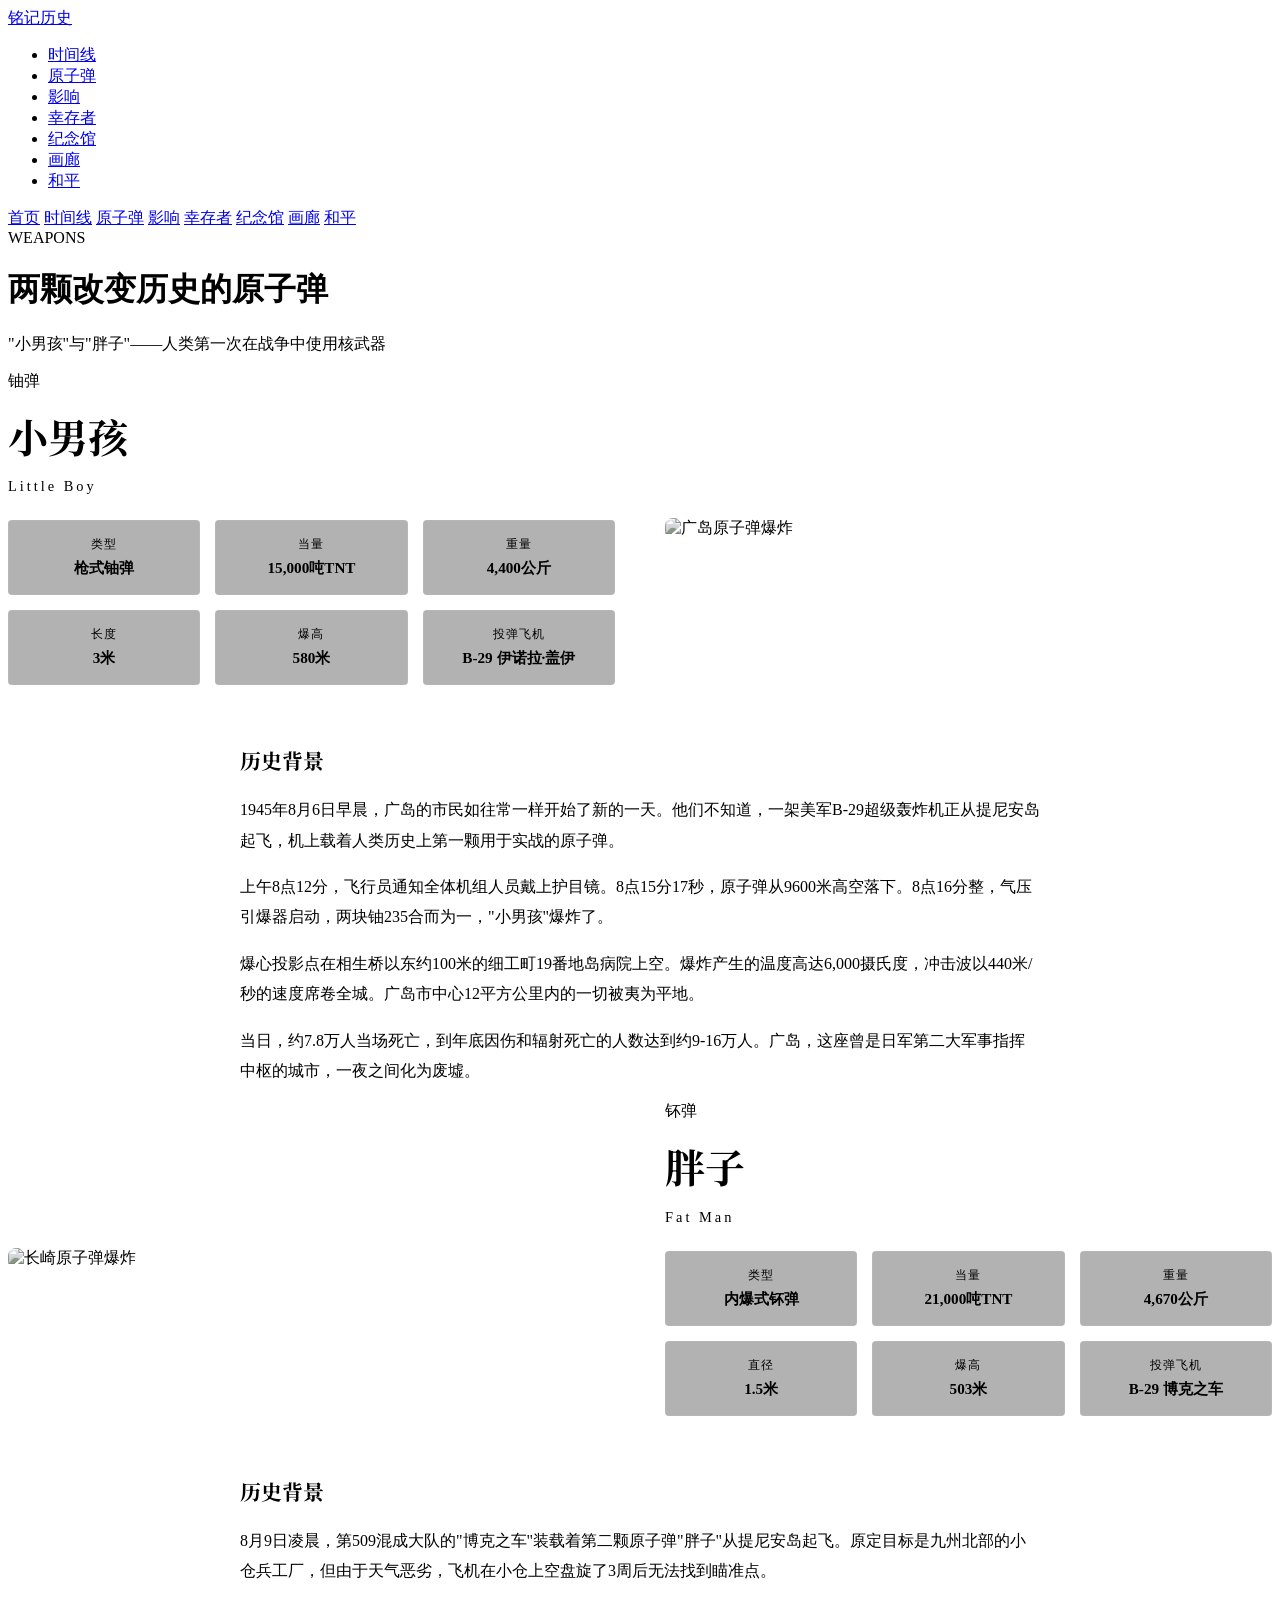
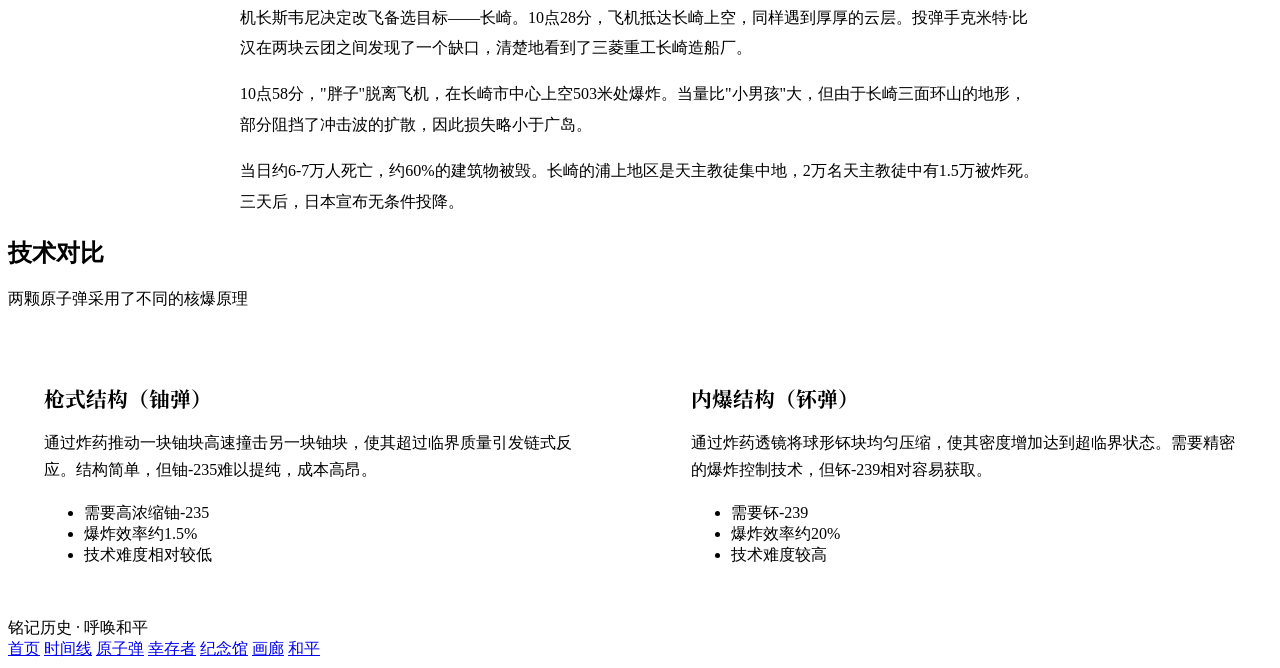
==== bombs.html @ 81643395 "Update bombs.html" ====
<!DOCTYPE html>
<html lang="zh-CN">
<head>
    <meta charset="UTF-8">
    <meta name="viewport" content="width=device-width, initial-scale=1.0">
    <title>两颗原子弹 — 日本核战历史回顾</title>
    <link href="https://fonts.googleapis.com/css2?family=Noto+Serif+SC:wght@400;600;700&family=Noto+Sans+SC:wght@300;400;500;700&display=swap" rel="stylesheet">
    <link href="https://unpkg.com/aos@2.3.1/dist/aos.css" rel="stylesheet">
    <link href="css/style.css" rel="stylesheet">
</head>
<body>
    <nav class="nav" id="navbar">
        <a href="index.html" class="nav-logo">铭记历史</a>
        <ul class="nav-links">
            <li><a href="timeline.html">时间线</a></li>
            <li><a href="bombs.html" class="active">原子弹</a></li>
            <li><a href="impact.html">影响</a></li>
            <li><a href="survivors.html">幸存者</a></li>
            <li><a href="memorial.html">纪念馆</a></li>
            <li><a href="gallery.html">画廊</a></li>
            <li><a href="peace.html">和平</a></li>
        </ul>
        <div class="nav-toggle" onclick="toggleMenu()"><span></span><span></span><span></span></div>
    </nav>
    <div class="mobile-menu" id="mobileMenu">
        <a href="index.html">首页</a>
        <a href="timeline.html">时间线</a>
        <a href="bombs.html" class="active">原子弹</a>
        <a href="impact.html">影响</a>
        <a href="survivors.html">幸存者</a>
        <a href="memorial.html">纪念馆</a>
        <a href="gallery.html">画廊</a>
        <a href="peace.html">和平</a>
    </div>

    <header class="page-header">
        <div class="container">
            <span class="page-tag">WEAPONS</span>
            <h1 class="page-title">两颗改变历史的原子弹</h1>
            <p class="page-subtitle">"小男孩"与"胖子"——人类第一次在战争中使用核武器</p>
        </div>
    </header>

    <!-- 小男孩 -->
    <section class="section section-alt" id="hiroshima">
        <div class="container">
            <div class="bomb-detail">
                <div class="bomb-info" data-aos="fade-right">
                    <div class="badge badge-red">铀弹</div>
                    <h2 class="bomb-name">小男孩</h2>
                    <p class="bomb-en">Little Boy</p>
                    <div class="bomb-specs">
                        <div class="spec-box"><span class="spec-label">类型</span><span class="spec-value">枪式铀弹</span></div>
                        <div class="spec-box"><span class="spec-label">当量</span><span class="spec-value">15,000吨TNT</span></div>
                        <div class="spec-box"><span class="spec-label">重量</span><span class="spec-value">4,400公斤</span></div>
                        <div class="spec-box"><span class="spec-label">长度</span><span class="spec-value">3米</span></div>
                        <div class="spec-box"><span class="spec-label">爆高</span><span class="spec-value">580米</span></div>
                        <div class="spec-box"><span class="spec-label">投弹飞机</span><span class="spec-value">B-29 伊诺拉·盖伊</span></div>
                    </div>
                </div>
                <div class="bomb-image" data-aos="fade-left">
                    <img src="https://upload.wikimedia.org/wikipedia/commons/thumb/c/c3/Atomic_bomb_impact_Hiroshima.jpg/600px-Atomic_bomb_impact_Hiroshima.jpg" alt="广岛原子弹爆炸">
                </div>
            </div>
            <div class="bomb-narrative" data-aos="fade-up">
                <h3>历史背景</h3>
                <p>1945年8月6日早晨，广岛的市民如往常一样开始了新的一天。他们不知道，一架美军B-29超级轰炸机正从提尼安岛起飞，机上载着人类历史上第一颗用于实战的原子弹。</p>
                <p>上午8点12分，飞行员通知全体机组人员戴上护目镜。8点15分17秒，原子弹从9600米高空落下。8点16分整，气压引爆器启动，两块铀235合而为一，"小男孩"爆炸了。</p>
                <p>爆心投影点在相生桥以东约100米的细工町19番地岛病院上空。爆炸产生的温度高达6,000摄氏度，冲击波以440米/秒的速度席卷全城。广岛市中心12平方公里内的一切被夷为平地。</p>
                <p>当日，约7.8万人当场死亡，到年底因伤和辐射死亡的人数达到约9-16万人。广岛，这座曾是日军第二大军事指挥中枢的城市，一夜之间化为废墟。</p>
            </div>
        </div>
    </section>

    <!-- 胖子 -->
    <section class="section" id="nagasaki">
        <div class="container">
            <div class="bomb-detail reverse">
                <div class="bomb-info" data-aos="fade-left">
                    <div class="badge badge-red">钚弹</div>
                    <h2 class="bomb-name">胖子</h2>
                    <p class="bomb-en">Fat Man</p>
                    <div class="bomb-specs">
                        <div class="spec-box"><span class="spec-label">类型</span><span class="spec-value">内爆式钚弹</span></div>
                        <div class="spec-box"><span class="spec-label">当量</span><span class="spec-value">21,000吨TNT</span></div>
                        <div class="spec-box"><span class="spec-label">重量</span><span class="spec-value">4,670公斤</span></div>
                        <div class="spec-box"><span class="spec-label">直径</span><span class="spec-value">1.5米</span></div>
                        <div class="spec-box"><span class="spec-label">爆高</span><span class="spec-value">503米</span></div>
                        <div class="spec-box"><span class="spec-label">投弹飞机</span><span class="spec-value">B-29 博克之车</span></div>
                    </div>
                </div>
                <div class="bomb-image" data-aos="fade-right">
                    <img src="https://upload.wikimedia.org/wikipedia/commons/thumb/1/14/Mushroom_Cloud_from_the_Nagasaki_Atomic_Bomb_-_Available_on_National_Archives_-_ARC_542786.jpg/600px-Mushroom_Cloud_from_the_Nagasaki_Atomic_Bomb_-_Available_on_National_Archives_-_ARC_542786.jpg" alt="长崎原子弹爆炸">
                </div>
            </div>
            <div class="bomb-narrative" data-aos="fade-up">
                <h3>历史背景</h3>
                <p>8月9日凌晨，第509混成大队的"博克之车"装载着第二颗原子弹"胖子"从提尼安岛起飞。原定目标是九州北部的小仓兵工厂，但由于天气恶劣，飞机在小仓上空盘旋了3周后无法找到瞄准点。</p>
                <p>机长斯韦尼决定改飞备选目标——长崎。10点28分，飞机抵达长崎上空，同样遇到厚厚的云层。投弹手克米特·比汉在两块云团之间发现了一个缺口，清楚地看到了三菱重工长崎造船厂。</p>
                <p>10点58分，"胖子"脱离飞机，在长崎市中心上空503米处爆炸。当量比"小男孩"大，但由于长崎三面环山的地形，部分阻挡了冲击波的扩散，因此损失略小于广岛。</p>
                <p>当日约6-7万人死亡，约60%的建筑物被毁。长崎的浦上地区是天主教徒集中地，2万名天主教徒中有1.5万被炸死。三天后，日本宣布无条件投降。</p>
            </div>
        </div>
    </section>

    <!-- 技术对比 -->
    <section class="section section-alt">
        <div class="container">
            <div class="section-header" data-aos="fade-up">
                <h2 class="section-title">技术对比</h2>
                <p class="section-subtitle">两颗原子弹采用了不同的核爆原理</p>
            </div>
            <div class="comparison-grid">
                <div class="comparison-card" data-aos="fade-up">
                    <h3>枪式结构（铀弹）</h3>
                    <p>通过炸药推动一块铀块高速撞击另一块铀块，使其超过临界质量引发链式反应。结构简单，但铀-235难以提纯，成本高昂。</p>
                    <ul class="feature-list">
                        <li>需要高浓缩铀-235</li>
                        <li>爆炸效率约1.5%</li>
                        <li>技术难度相对较低</li>
                    </ul>
                </div>
                <div class="comparison-card" data-aos="fade-up" data-aos-delay="100">
                    <h3>内爆结构（钚弹）</h3>
                    <p>通过炸药透镜将球形钚块均匀压缩，使其密度增加达到超临界状态。需要精密的爆炸控制技术，但钚-239相对容易获取。</p>
                    <ul class="feature-list">
                        <li>需要钚-239</li>
                        <li>爆炸效率约20%</li>
                        <li>技术难度较高</li>
                    </ul>
                </div>
            </div>
        </div>
    </section>

    <footer class="footer">
        <div class="container">
            <div class="footer-logo">铭记历史 · 呼唤和平</div>
            <div class="footer-nav">
                <a href="index.html">首页</a>
                <a href="timeline.html">时间线</a>
                <a href="bombs.html">原子弹</a>
                <a href="survivors.html">幸存者</a>
                <a href="memorial.html">纪念馆</a>
                <a href="gallery.html">画廊</a>
                <a href="peace.html">和平</a>
            </div>
        </div>
    </footer>

    <style>
        .bomb-detail {
            display: grid;
            grid-template-columns: 1fr 1fr;
            gap: 50px;
            align-items: center;
            margin-bottom: 60px;
        }
        .bomb-detail.reverse { direction: rtl; }
        .bomb-detail.reverse > * { direction: ltr; }
        .bomb-name { font-family: 'Noto Serif SC', serif; font-size: 2.5rem; font-weight: 700; margin: 15px 0 5px; }
        .bomb-en { font-size: 0.9rem; color: var(--accent-red); letter-spacing: 3px; margin-bottom: 25px; }
        .bomb-specs { display: grid; grid-template-columns: repeat(3, 1fr); gap: 15px; }
        .spec-box { background: rgba(0,0,0,0.3); padding: 15px; border-radius: 4px; text-align: center; border: 1px solid rgba(255,255,255,0.05); }
        .spec-label { display: block; font-size: 0.75rem; color: var(--text-secondary); letter-spacing: 1px; margin-bottom: 5px; }
        .spec-value { font-size: 0.95rem; font-weight: 600; }
        .bomb-image img { width: 100%; border-radius: 8px; filter: grayscale(80%); transition: filter 0.4s ease; }
        .bomb-image img:hover { filter: grayscale(20%); }
        .bomb-narrative { max-width: 800px; margin: 0 auto; }
        .bomb-narrative h3 { font-family: 'Noto Serif SC', serif; font-size: 1.3rem; margin-bottom: 20px; color: var(--accent-red); }
        .bomb-narrative p { color: var(--text-secondary); margin-bottom: 15px; line-height: 1.9; }
        .comparison-grid { display: grid; grid-template-columns: repeat(2, 1fr); gap: 30px; }
        .comparison-card { background: var(--bg-card); border: 1px solid rgba(255,255,255,0.05); border-radius: 8px; padding: 35px; }
        .comparison-card h3 { font-family: 'Noto Serif SC', serif; font-size: 1.3rem; margin-bottom: 15px; }
        .comparison-card > p { color: var(--text-secondary); margin-bottom: 20px; line-height: 1.7; }
        @media (max-width: 768px) { .bomb-detail { grid-template-columns: 1fr; } .bomb-detail.reverse { direction: ltr; } .bomb-specs { grid-template-columns: repeat(2, 1fr); } .comparison-grid { grid-template-columns: 1fr; } }
    </style>

    <script src="https://unpkg.com/aos@2.3.1/dist/aos.js"></script>
    <script>
        AOS.init({ duration: 800, easing: 'ease-out-cubic', once: true, offset: 100 });
        window.addEventListener('scroll', () => document.getElementById('navbar').classList.toggle('scrolled', window.scrollY > 50));
        function toggleMenu() { document.getElementById('mobileMenu').classList.toggle('active'); }
    </script>
</body>
</html>
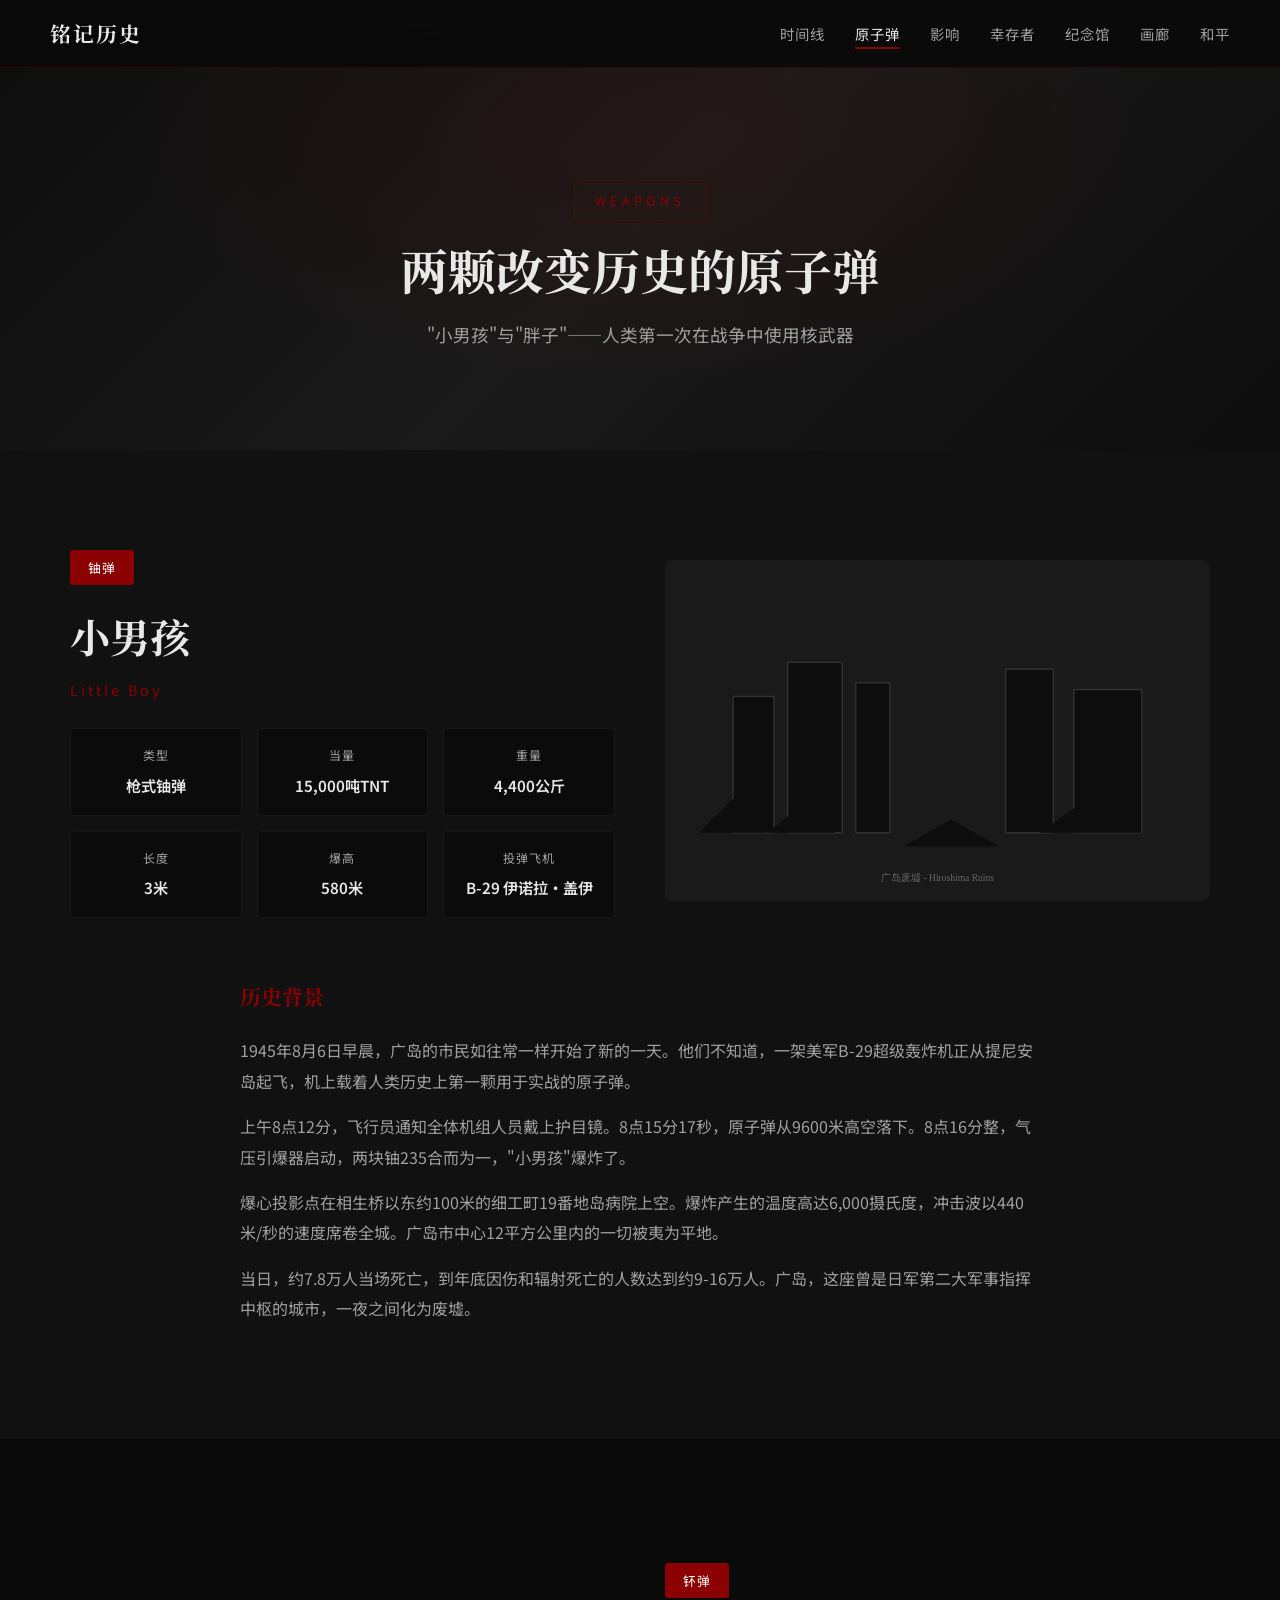
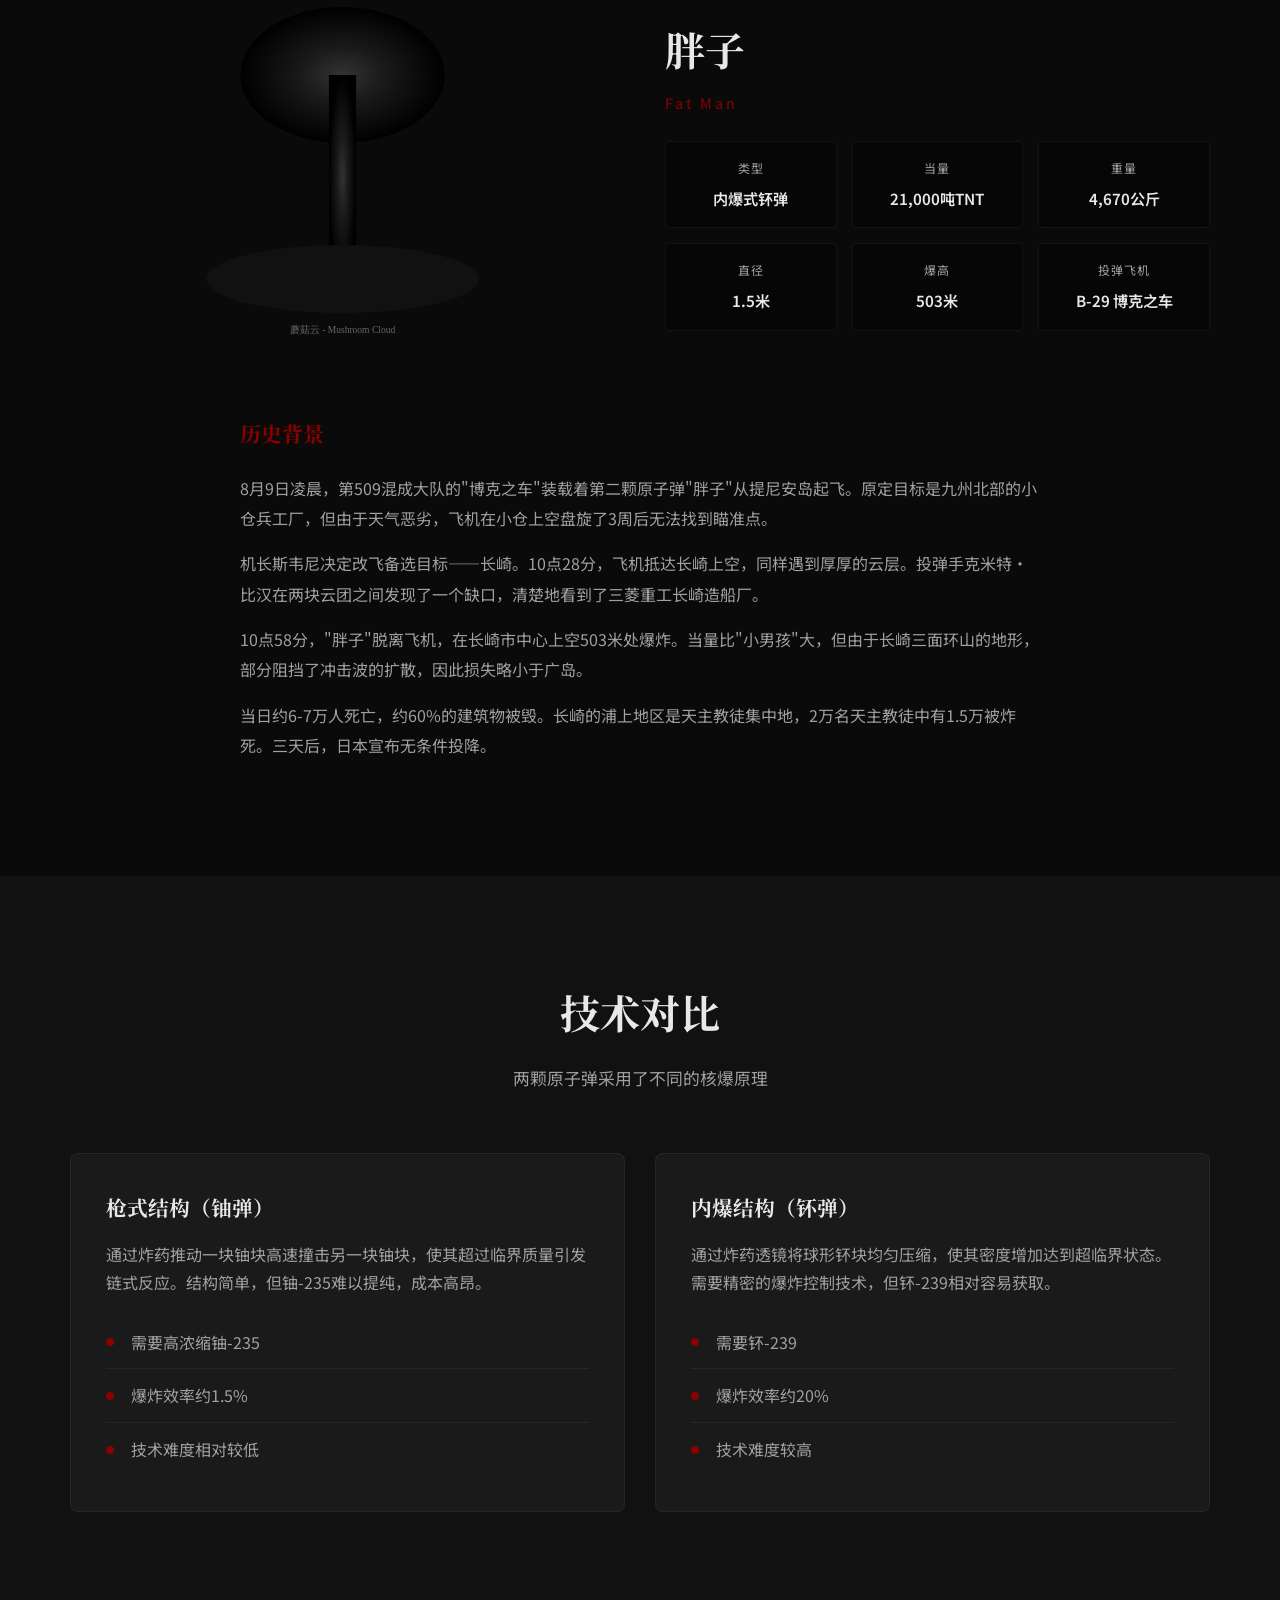
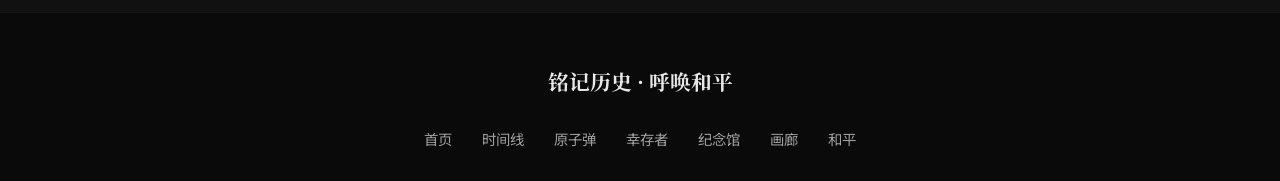
==== commit 93d5e7f9: "Update with local images: bombs.html" ====
--- a/bombs.html
+++ b/bombs.html
@@ -59,7 +59,7 @@
                     </div>
                 </div>
                 <div class="bomb-image" data-aos="fade-left">
-                    <img src="https://upload.wikimedia.org/wikipedia/commons/thumb/c/c3/Atomic_bomb_impact_Hiroshima.jpg/600px-Atomic_bomb_impact_Hiroshima.jpg" alt="广岛原子弹爆炸">
+                    <img src="https://timqt.github.io/japan-nuclear-history/images/hiroshima_ruins.svg" alt="广岛原子弹爆炸">
                 </div>
             </div>
             <div class="bomb-narrative" data-aos="fade-up">
@@ -90,7 +90,7 @@
                     </div>
                 </div>
                 <div class="bomb-image" data-aos="fade-right">
-                    <img src="https://upload.wikimedia.org/wikipedia/commons/thumb/1/14/Mushroom_Cloud_from_the_Nagasaki_Atomic_Bomb_-_Available_on_National_Archives_-_ARC_542786.jpg/600px-Mushroom_Cloud_from_the_Nagasaki_Atomic_Bomb_-_Available_on_National_Archives_-_ARC_542786.jpg" alt="长崎原子弹爆炸">
+                    <img src="https://timqt.github.io/japan-nuclear-history/images/mushroom_cloud.svg" alt="长崎原子弹爆炸">
                 </div>
             </div>
             <div class="bomb-narrative" data-aos="fade-up">
--- a/css/style.css
+++ b/css/style.css
@@ -0,0 +1,794 @@
+/* ========================================
+   日本核战历史网站 - 共享样式
+   Shared Styles for Japan Nuclear History Website
+   ======================================== */
+
+:root {
+    --bg-dark: #0a0a0a;
+    --bg-section: #111111;
+    --bg-card: #1a1a1a;
+    --text-primary: #e8e8e8;
+    --text-secondary: #a0a0a0;
+    --accent-red: #8b0000;
+    --accent-red-light: #cc0000;
+    --accent-blue: #4a90d9;
+    --accent-white: #f0f0f0;
+}
+
+* { margin: 0; padding: 0; box-sizing: border-box; }
+
+html { scroll-behavior: smooth; }
+
+body {
+    font-family: 'Noto Sans SC', -apple-system, BlinkMacSystemFont, sans-serif;
+    background: var(--bg-dark);
+    color: var(--text-primary);
+    line-height: 1.8;
+    overflow-x: hidden;
+}
+
+/* ========================================
+   导航栏
+   ======================================== */
+.nav {
+    position: fixed;
+    top: 0;
+    left: 0;
+    right: 0;
+    z-index: 1000;
+    background: rgba(10, 10, 10, 0.95);
+    backdrop-filter: blur(20px);
+    border-bottom: 1px solid rgba(139, 0, 0, 0.3);
+    padding: 15px 50px;
+    display: flex;
+    justify-content: space-between;
+    align-items: center;
+    transition: all 0.3s ease;
+}
+
+.nav.scrolled {
+    background: rgba(10, 10, 10, 0.98);
+    box-shadow: 0 5px 30px rgba(0,0,0,0.5);
+}
+
+.nav-logo {
+    font-family: 'Noto Serif SC', serif;
+    font-size: 1.3rem;
+    font-weight: 700;
+    color: var(--text-primary);
+    letter-spacing: 2px;
+    text-decoration: none;
+}
+
+.nav-logo:hover { color: var(--accent-red); }
+
+.nav-links {
+    display: flex;
+    gap: 30px;
+    list-style: none;
+}
+
+.nav-links a {
+    color: var(--text-secondary);
+    text-decoration: none;
+    font-size: 0.9rem;
+    font-weight: 400;
+    letter-spacing: 1px;
+    transition: color 0.3s ease;
+    position: relative;
+}
+
+.nav-links a::after {
+    content: '';
+    position: absolute;
+    bottom: -5px;
+    left: 0;
+    width: 0;
+    height: 2px;
+    background: var(--accent-red);
+    transition: width 0.3s ease;
+}
+
+.nav-links a:hover,
+.nav-links a.active { color: var(--text-primary); }
+
+.nav-links a:hover::after,
+.nav-links a.active::after { width: 100%; }
+
+.nav-toggle {
+    display: none;
+    flex-direction: column;
+    gap: 5px;
+    cursor: pointer;
+    padding: 5px;
+}
+
+.nav-toggle span {
+    width: 25px;
+    height: 2px;
+    background: var(--text-primary);
+    transition: all 0.3s ease;
+}
+
+/* ========================================
+   页头区域
+   ======================================== */
+.page-header {
+    padding: 180px 0 100px;
+    text-align: center;
+    background: linear-gradient(135deg, #0d0d0d 0%, #1a1a1a 50%, #0d0d0d 100%);
+    position: relative;
+    overflow: hidden;
+}
+
+.page-header::before {
+    content: '';
+    position: absolute;
+    top: 0;
+    left: 0;
+    right: 0;
+    bottom: 0;
+    background: radial-gradient(ellipse at 50% 30%, rgba(139, 0, 0, 0.1) 0%, transparent 60%);
+}
+
+.page-header .container { position: relative; z-index: 1; }
+
+.page-tag {
+    display: inline-block;
+    font-size: 0.8rem;
+    letter-spacing: 4px;
+    color: var(--accent-red);
+    text-transform: uppercase;
+    margin-bottom: 20px;
+    padding: 8px 20px;
+    border: 1px solid rgba(139, 0, 0, 0.3);
+    border-radius: 2px;
+}
+
+.page-title {
+    font-family: 'Noto Serif SC', serif;
+    font-size: 3rem;
+    font-weight: 700;
+    margin-bottom: 20px;
+    line-height: 1.2;
+}
+
+.page-subtitle {
+    font-size: 1.1rem;
+    color: var(--text-secondary);
+    max-width: 600px;
+    margin: 0 auto;
+}
+
+/* ========================================
+   通用内容区域
+   ======================================== */
+.section {
+    padding: 100px 0;
+}
+
+.section-alt {
+    background: var(--bg-section);
+}
+
+.container {
+    max-width: 1200px;
+    margin: 0 auto;
+    padding: 0 30px;
+}
+
+.section-header {
+    text-align: center;
+    margin-bottom: 60px;
+}
+
+.section-title {
+    font-family: 'Noto Serif SC', serif;
+    font-size: 2.5rem;
+    font-weight: 700;
+    margin-bottom: 15px;
+}
+
+.section-subtitle {
+    font-size: 1.05rem;
+    color: var(--text-secondary);
+    max-width: 600px;
+    margin: 0 auto;
+}
+
+/* ========================================
+   卡片组件
+   ======================================== */
+.card {
+    background: var(--bg-card);
+    border: 1px solid rgba(255,255,255,0.05);
+    border-radius: 8px;
+    padding: 35px;
+    transition: all 0.4s ease;
+}
+
+.card:hover {
+    transform: translateY(-5px);
+    border-color: rgba(139, 0, 0, 0.3);
+    box-shadow: 0 20px 50px rgba(0,0,0,0.3);
+}
+
+.card-grid {
+    display: grid;
+    gap: 30px;
+}
+
+.card-grid-2 { grid-template-columns: repeat(2, 1fr); }
+.card-grid-3 { grid-template-columns: repeat(3, 1fr); }
+.card-grid-4 { grid-template-columns: repeat(4, 1fr); }
+
+@media (max-width: 1024px) {
+    .card-grid-3, .card-grid-4 { grid-template-columns: repeat(2, 1fr); }
+}
+
+@media (max-width: 768px) {
+    .card-grid-2, .card-grid-3, .card-grid-4 { grid-template-columns: 1fr; }
+}
+
+/* ========================================
+   时间线
+   ======================================== */
+.timeline {
+    position: relative;
+    max-width: 900px;
+    margin: 0 auto;
+}
+
+.timeline::before {
+    content: '';
+    position: absolute;
+    left: 50%;
+    transform: translateX(-50%);
+    width: 2px;
+    height: 100%;
+    background: linear-gradient(180deg, var(--accent-red) 0%, rgba(139, 0, 0, 0.1) 100%);
+}
+
+.timeline-item {
+    position: relative;
+    padding: 30px 0;
+    display: flex;
+    align-items: center;
+}
+
+.timeline-item:nth-child(odd) { flex-direction: row-reverse; text-align: right; }
+.timeline-item:nth-child(even) { text-align: left; }
+
+.timeline-dot {
+    position: absolute;
+    left: 50%;
+    transform: translateX(-50%);
+    width: 14px;
+    height: 14px;
+    background: var(--accent-red);
+    border: 3px solid var(--bg-dark);
+    border-radius: 50%;
+    z-index: 1;
+}
+
+.timeline-content {
+    width: 45%;
+    padding: 25px;
+    background: var(--bg-card);
+    border: 1px solid rgba(255,255,255,0.05);
+    border-radius: 4px;
+    transition: all 0.4s ease;
+}
+
+.timeline-content:hover {
+    border-color: rgba(139, 0, 0, 0.3);
+    transform: translateY(-5px);
+}
+
+.timeline-date {
+    font-size: 0.85rem;
+    color: var(--accent-red);
+    font-weight: 600;
+    margin-bottom: 8px;
+    letter-spacing: 2px;
+}
+
+.timeline-title {
+    font-family: 'Noto Serif SC', serif;
+    font-size: 1.2rem;
+    font-weight: 600;
+    margin-bottom: 12px;
+}
+
+.timeline-text {
+    font-size: 0.95rem;
+    color: var(--text-secondary);
+    line-height: 1.7;
+}
+
+@media (max-width: 768px) {
+    .timeline::before { left: 20px; }
+    .timeline-item, .timeline-item:nth-child(odd) {
+        flex-direction: column;
+        text-align: left;
+        padding-left: 50px;
+    }
+    .timeline-content { width: 100%; }
+    .timeline-dot { left: 20px; }
+}
+
+/* ========================================
+   数据统计
+   ======================================== */
+.stat-card {
+    text-align: center;
+    padding: 35px 20px;
+    background: var(--bg-card);
+    border: 1px solid rgba(139, 0, 0, 0.2);
+    border-radius: 4px;
+    transition: all 0.4s ease;
+}
+
+.stat-card:hover {
+    transform: translateY(-10px);
+    border-color: rgba(139, 0, 0, 0.5);
+    box-shadow: 0 20px 50px rgba(139, 0, 0, 0.2);
+}
+
+.stat-number {
+    font-family: 'Noto Serif SC', serif;
+    font-size: 2.8rem;
+    font-weight: 700;
+    color: var(--accent-red);
+    margin-bottom: 8px;
+}
+
+.stat-label {
+    font-size: 0.9rem;
+    color: var(--text-secondary);
+    letter-spacing: 1px;
+}
+
+/* ========================================
+   图片画廊
+   ======================================== */
+.gallery {
+    display: grid;
+    grid-template-columns: repeat(4, 1fr);
+    gap: 15px;
+}
+
+.gallery-item {
+    aspect-ratio: 1;
+    border-radius: 4px;
+    overflow: hidden;
+    position: relative;
+    cursor: pointer;
+    background: var(--bg-card);
+}
+
+.gallery-item img {
+    width: 100%;
+    height: 100%;
+    object-fit: cover;
+    filter: grayscale(100%);
+    transition: all 0.4s ease;
+}
+
+.gallery-item:hover img {
+    filter: grayscale(20%);
+    transform: scale(1.1);
+}
+
+.gallery-overlay {
+    position: absolute;
+    bottom: 0;
+    left: 0;
+    right: 0;
+    padding: 15px;
+    background: linear-gradient(0deg, rgba(0,0,0,0.9) 0%, transparent 100%);
+    opacity: 0;
+    transition: opacity 0.3s ease;
+}
+
+.gallery-item:hover .gallery-overlay { opacity: 1; }
+
+.gallery-caption {
+    font-size: 0.85rem;
+    color: white;
+}
+
+@media (max-width: 1024px) { .gallery { grid-template-columns: repeat(3, 1fr); } }
+@media (max-width: 768px) { .gallery { grid-template-columns: repeat(2, 1fr); } }
+
+/* ========================================
+   问答测验
+   ======================================== */
+.quiz-container {
+    max-width: 700px;
+    margin: 0 auto;
+}
+
+.quiz-card {
+    background: var(--bg-card);
+    border: 1px solid rgba(255,255,255,0.05);
+    border-radius: 8px;
+    padding: 35px;
+    margin-bottom: 25px;
+    transition: all 0.3s ease;
+}
+
+.quiz-card:hover {
+    border-color: rgba(139, 0, 0, 0.3);
+}
+
+.quiz-question {
+    font-size: 1.15rem;
+    font-weight: 500;
+    margin-bottom: 25px;
+    line-height: 1.6;
+}
+
+.quiz-options {
+    display: flex;
+    flex-direction: column;
+    gap: 12px;
+}
+
+.quiz-option {
+    padding: 15px 20px;
+    background: rgba(0,0,0,0.3);
+    border: 1px solid rgba(255,255,255,0.1);
+    border-radius: 4px;
+    cursor: pointer;
+    transition: all 0.3s ease;
+}
+
+.quiz-option:hover {
+    border-color: rgba(139, 0, 0, 0.5);
+    background: rgba(139, 0, 0, 0.1);
+}
+
+.quiz-option.selected {
+    border-color: var(--accent-red);
+    background: rgba(139, 0, 0, 0.2);
+}
+
+.quiz-option.correct {
+    border-color: #00cc66;
+    background: rgba(0, 204, 102, 0.2);
+}
+
+.quiz-option.wrong {
+    border-color: var(--accent-red);
+    background: rgba(139, 0, 0, 0.2);
+}
+
+.quiz-result {
+    text-align: center;
+    padding: 40px;
+    background: var(--bg-card);
+    border-radius: 8px;
+    border: 1px solid rgba(139, 0, 0, 0.3);
+}
+
+.quiz-score {
+    font-family: 'Noto Serif SC', serif;
+    font-size: 4rem;
+    font-weight: 700;
+    color: var(--accent-red);
+    margin-bottom: 15px;
+}
+
+.quiz-feedback {
+    color: var(--text-secondary);
+    font-size: 1.05rem;
+    margin-bottom: 25px;
+}
+
+.quiz-restart {
+    display: inline-block;
+    padding: 12px 30px;
+    background: var(--accent-red);
+    color: white;
+    border: none;
+    border-radius: 4px;
+    font-size: 1rem;
+    cursor: pointer;
+    transition: all 0.3s ease;
+}
+
+.quiz-restart:hover {
+    background: var(--accent-red-light);
+    transform: translateY(-2px);
+}
+
+/* ========================================
+   页面切换动画
+   ======================================== */
+.page-transition {
+    animation: fadeIn 0.5s ease;
+}
+
+@keyframes fadeIn {
+    from { opacity: 0; transform: translateY(20px); }
+    to { opacity: 1; transform: translateY(0); }
+}
+
+/* ========================================
+   通用列表样式
+   ======================================== */
+.feature-list {
+    list-style: none;
+}
+
+.feature-list li {
+    padding: 12px 0 12px 25px;
+    position: relative;
+    color: var(--text-secondary);
+    border-bottom: 1px solid rgba(255,255,255,0.05);
+}
+
+.feature-list li::before {
+    content: '';
+    position: absolute;
+    left: 0;
+    top: 50%;
+    transform: translateY(-50%);
+    width: 8px;
+    height: 8px;
+    background: var(--accent-red);
+    border-radius: 50%;
+}
+
+.feature-list li:last-child { border-bottom: none; }
+
+/* ========================================
+   页脚
+   ======================================== */
+.footer {
+    background: var(--bg-dark);
+    border-top: 1px solid rgba(255,255,255,0.05);
+    padding: 50px 0 30px;
+    text-align: center;
+}
+
+.footer-logo {
+    font-family: 'Noto Serif SC', serif;
+    font-size: 1.3rem;
+    font-weight: 700;
+    margin-bottom: 15px;
+}
+
+.footer-text {
+    color: var(--text-secondary);
+    font-size: 0.9rem;
+}
+
+.footer-nav {
+    display: flex;
+    justify-content: center;
+    gap: 30px;
+    margin-top: 25px;
+    flex-wrap: wrap;
+}
+
+.footer-nav a {
+    color: var(--text-secondary);
+    text-decoration: none;
+    font-size: 0.9rem;
+    transition: color 0.3s ease;
+}
+
+.footer-nav a:hover { color: var(--accent-red); }
+
+/* ========================================
+   AOS 动画覆盖
+   ======================================== */
+[data-aos] {
+    opacity: 0;
+    transform: translateY(30px);
+    transition: all 0.6s ease;
+}
+
+[data-aos].aos-animate {
+    opacity: 1;
+    transform: translateY(0);
+}
+
+/* ========================================
+   响应式
+   ======================================== */
+@media (max-width: 1024px) {
+    .nav-links { display: none; }
+    .nav-toggle { display: flex; }
+    .page-title { font-size: 2.2rem; }
+}
+
+@media (max-width: 768px) {
+    .nav { padding: 12px 20px; }
+    .section { padding: 70px 0; }
+    .page-header { padding: 140px 0 70px; }
+    .page-title { font-size: 1.8rem; }
+    .section-title { font-size: 2rem; }
+    .card { padding: 25px; }
+}
+
+/* ========================================
+   按钮样式
+   ======================================== */
+.btn {
+    display: inline-block;
+    padding: 14px 35px;
+    font-size: 0.95rem;
+    font-weight: 500;
+    letter-spacing: 2px;
+    border: none;
+    cursor: pointer;
+    transition: all 0.3s ease;
+    text-decoration: none;
+    border-radius: 2px;
+}
+
+.btn-primary {
+    background: var(--accent-red);
+    color: white;
+}
+
+.btn-primary:hover {
+    background: var(--accent-red-light);
+    transform: translateY(-2px);
+    box-shadow: 0 10px 30px rgba(139, 0, 0, 0.4);
+}
+
+.btn-secondary {
+    background: transparent;
+    color: var(--text-primary);
+    border: 1px solid rgba(255,255,255,0.3);
+}
+
+.btn-secondary:hover {
+    border-color: var(--text-primary);
+    background: rgba(255,255,255,0.05);
+}
+
+/* ========================================
+   引用样式
+   ======================================== */
+.quote {
+    font-family: 'Noto Serif SC', serif;
+    font-size: 1.8rem;
+    font-weight: 400;
+    line-height: 1.5;
+    color: var(--text-primary);
+    position: relative;
+    padding: 30px 0 30px 40px;
+    border-left: 3px solid var(--accent-red);
+}
+
+.quote::before {
+    content: '"';
+    position: absolute;
+    top: 0;
+    left: -10px;
+    font-size: 4rem;
+    color: var(--accent-red);
+    opacity: 0.3;
+    font-family: serif;
+}
+
+/* ========================================
+   图片样式
+   ======================================== */
+.img-container {
+    border-radius: 8px;
+    overflow: hidden;
+    position: relative;
+}
+
+.img-container img {
+    width: 100%;
+    height: auto;
+    display: block;
+    filter: grayscale(80%);
+    transition: filter 0.4s ease;
+}
+
+.img-container:hover img {
+    filter: grayscale(30%);
+}
+
+.img-container .img-badge {
+    position: absolute;
+    top: 15px;
+    left: 15px;
+    padding: 5px 15px;
+    background: var(--accent-red);
+    color: white;
+    font-size: 0.75rem;
+    letter-spacing: 1px;
+    border-radius: 2px;
+}
+
+/* ========================================
+   徽章
+   ======================================== */
+.badge {
+    display: inline-block;
+    padding: 6px 18px;
+    border-radius: 3px;
+    font-size: 0.8rem;
+    letter-spacing: 1px;
+}
+
+.badge-red {
+    background: var(--accent-red);
+    color: white;
+}
+
+.badge-gold {
+    background: linear-gradient(135deg, #c9a227, #f4d03f);
+    color: #1a1a1a;
+}
+
+.badge-blue {
+    background: rgba(74, 144, 217, 0.2);
+    color: var(--accent-blue);
+    border: 1px solid rgba(74, 144, 217, 0.3);
+}
+
+/* ========================================
+   滚动条
+   ======================================== */
+::-webkit-scrollbar {
+    width: 8px;
+}
+
+::-webkit-scrollbar-track {
+    background: var(--bg-dark);
+}
+
+::-webkit-scrollbar-thumb {
+    background: rgba(139, 0, 0, 0.5);
+    border-radius: 4px;
+}
+
+::-webkit-scrollbar-thumb:hover {
+    background: var(--accent-red);
+}
+
+/* ========================================
+   移动端导航菜单
+   ======================================== */
+.mobile-menu {
+    display: none;
+    position: fixed;
+    top: 60px;
+    left: 0;
+    right: 0;
+    background: rgba(10, 10, 10, 0.98);
+    backdrop-filter: blur(20px);
+    padding: 20px;
+    border-bottom: 1px solid rgba(139, 0, 0, 0.3);
+    z-index: 999;
+}
+
+.mobile-menu.active { display: block; }
+
+.mobile-menu a {
+    display: block;
+    padding: 15px 0;
+    color: var(--text-secondary);
+    text-decoration: none;
+    font-size: 1rem;
+    border-bottom: 1px solid rgba(255,255,255,0.05);
+    transition: color 0.3s ease;
+}
+
+.mobile-menu a:hover,
+.mobile-menu a.active { color: var(--accent-red); }
+
+@media (max-width: 1024px) {
+    .mobile-menu { display: none; }
+    .mobile-menu.active { display: block; }
+}
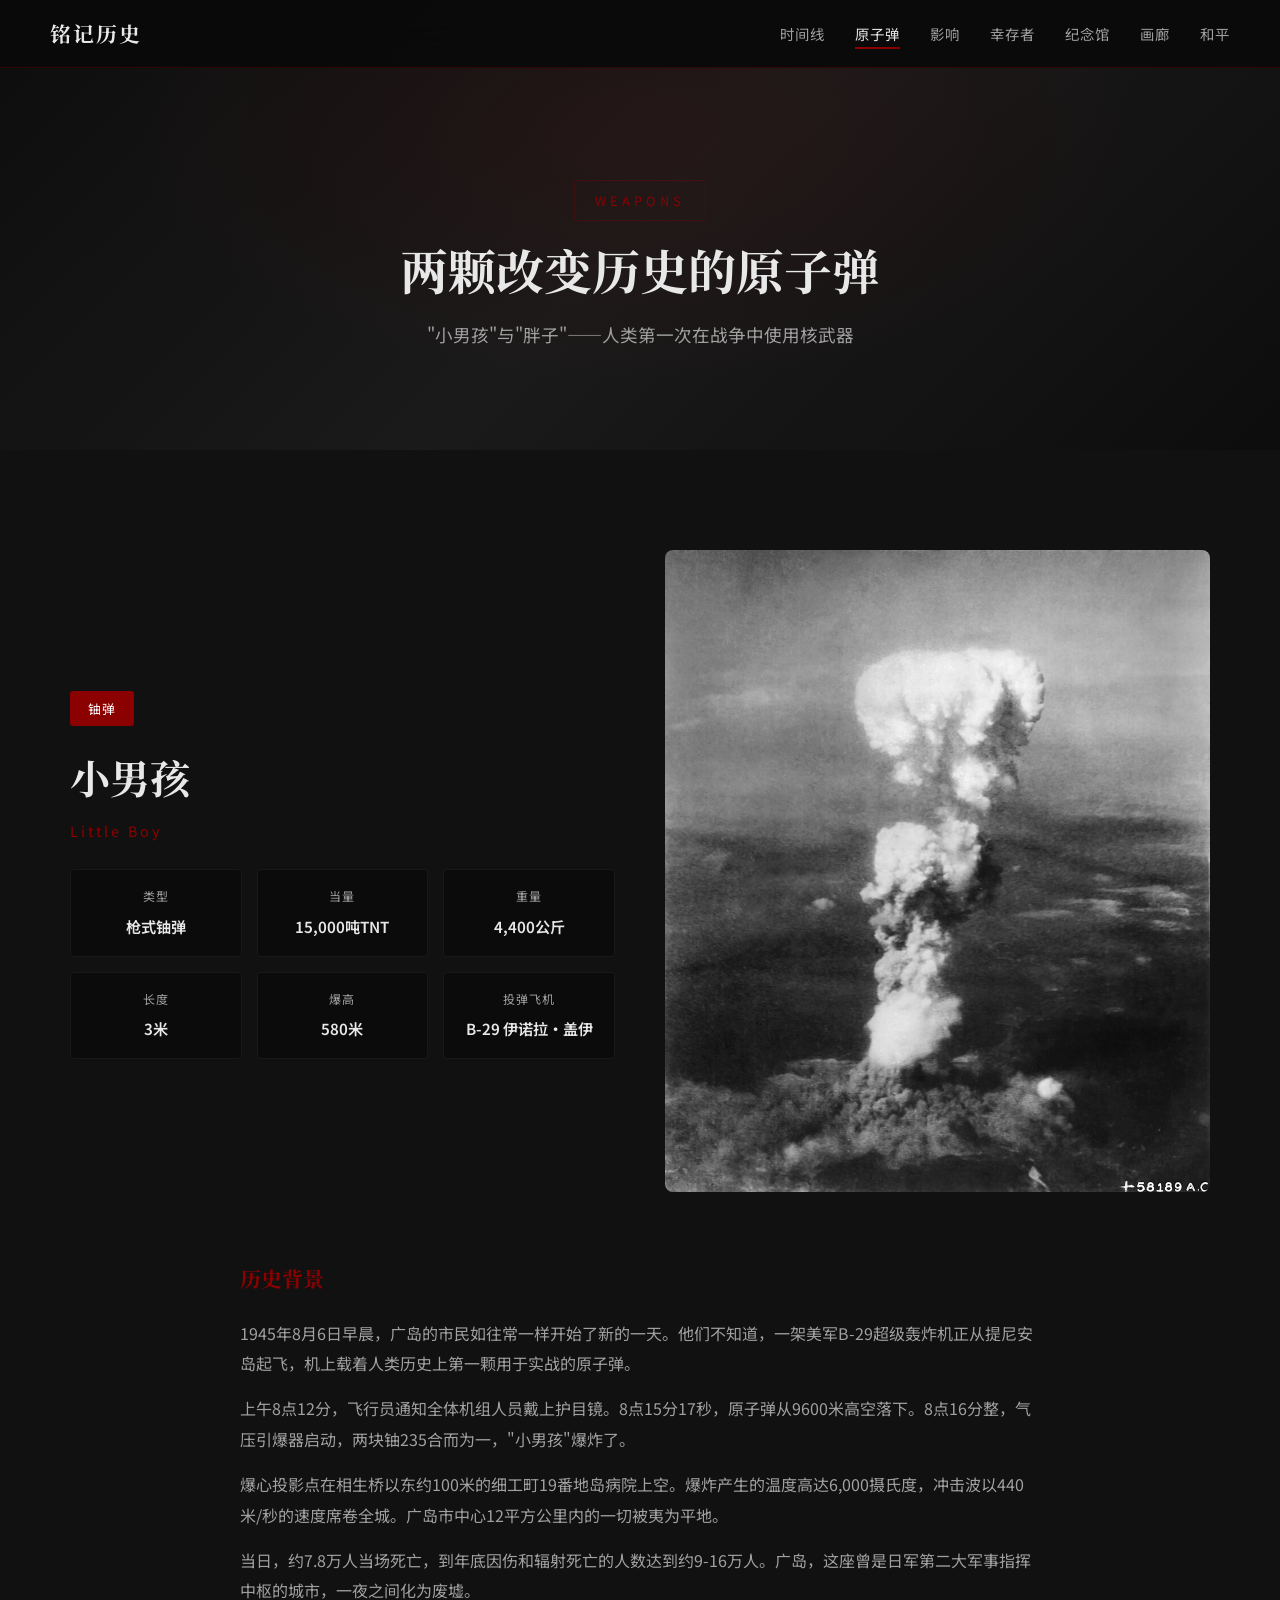
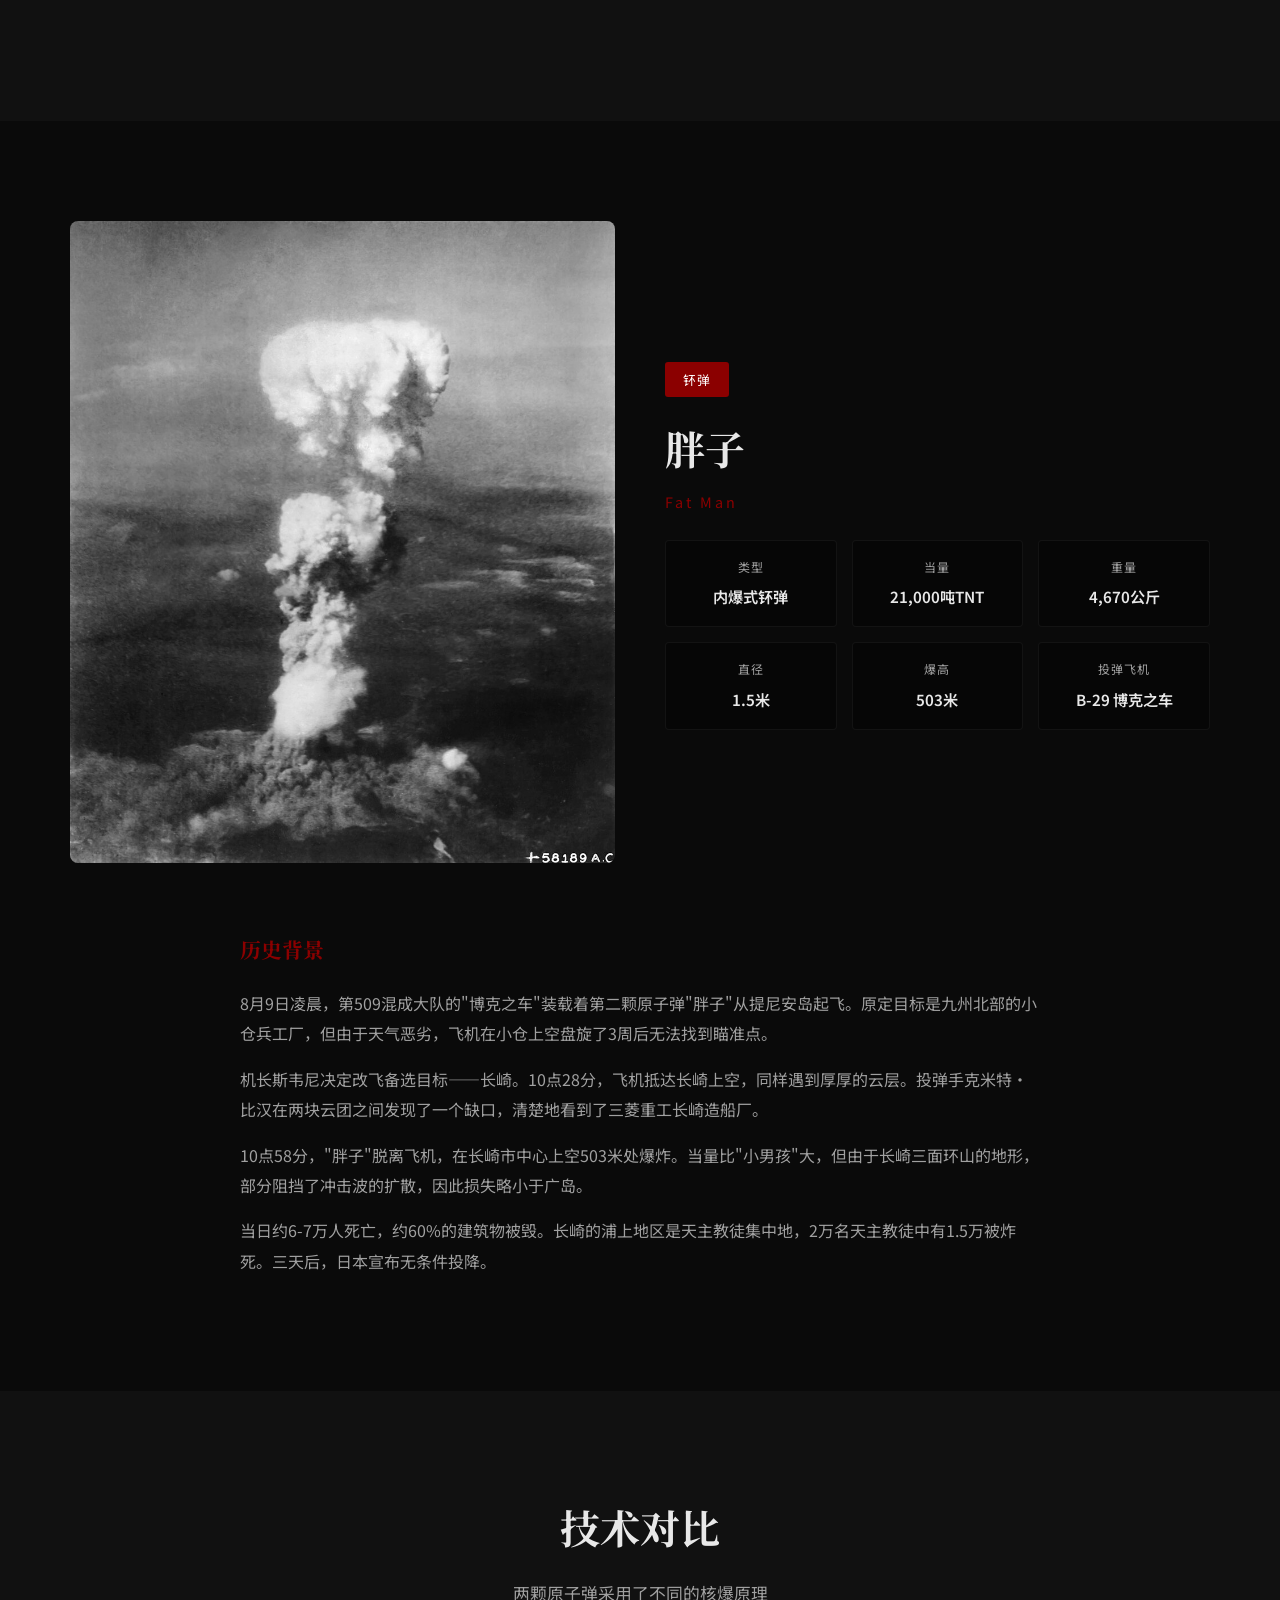
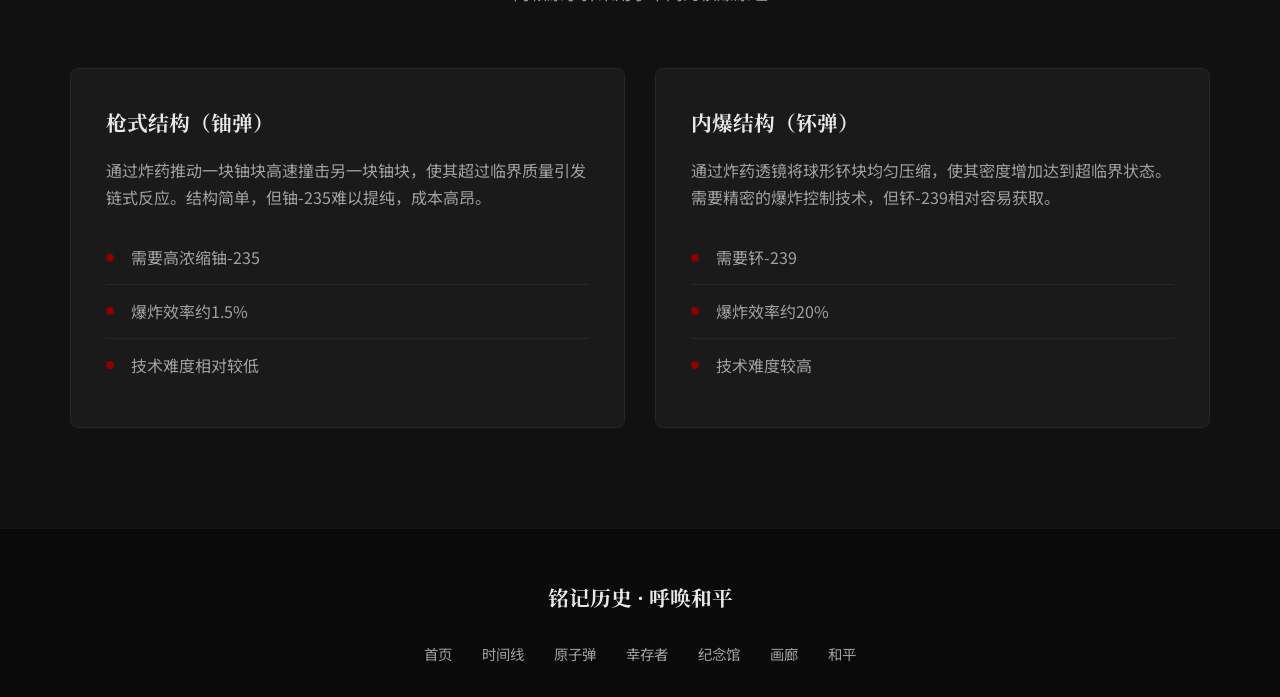
==== commit 7c835143: "Add real historical nuclear bomb image and update HTML to use local images" ====
--- a/bombs.html
+++ b/bombs.html
@@ -59,7 +59,7 @@
                     </div>
                 </div>
                 <div class="bomb-image" data-aos="fade-left">
-                    <img src="https://timqt.github.io/japan-nuclear-history/images/hiroshima_ruins.svg" alt="广岛原子弹爆炸">
+                    <img src="images/hiroshima-mushroom-cloud.jpg" alt="广岛原子弹蘑菇云" style="background:#1a0a0a;">
                 </div>
             </div>
             <div class="bomb-narrative" data-aos="fade-up">
@@ -90,7 +90,7 @@
                     </div>
                 </div>
                 <div class="bomb-image" data-aos="fade-right">
-                    <img src="https://timqt.github.io/japan-nuclear-history/images/mushroom_cloud.svg" alt="长崎原子弹爆炸">
+                    <img src="images/hiroshima-mushroom-cloud.jpg" alt="长崎原子弹爆炸" style="background:#0a0a1a;">
                 </div>
             </div>
             <div class="bomb-narrative" data-aos="fade-up">
